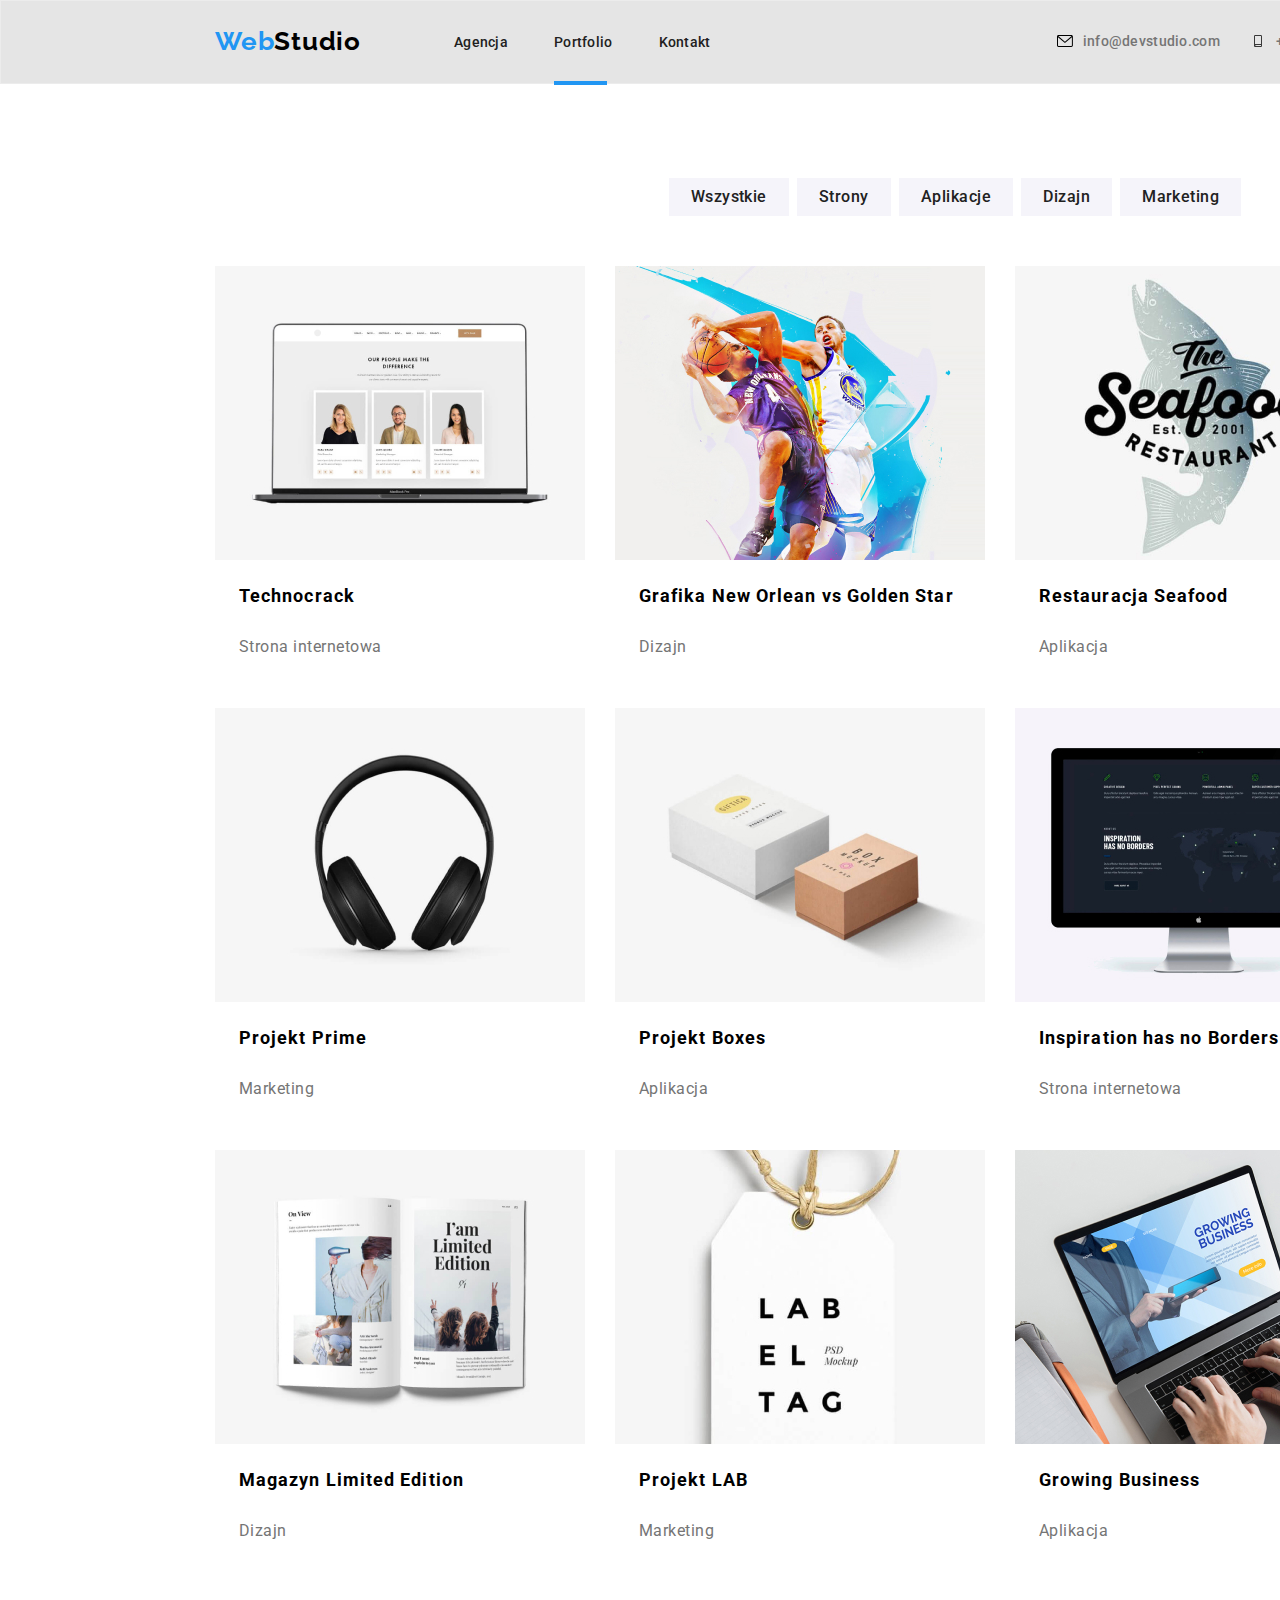
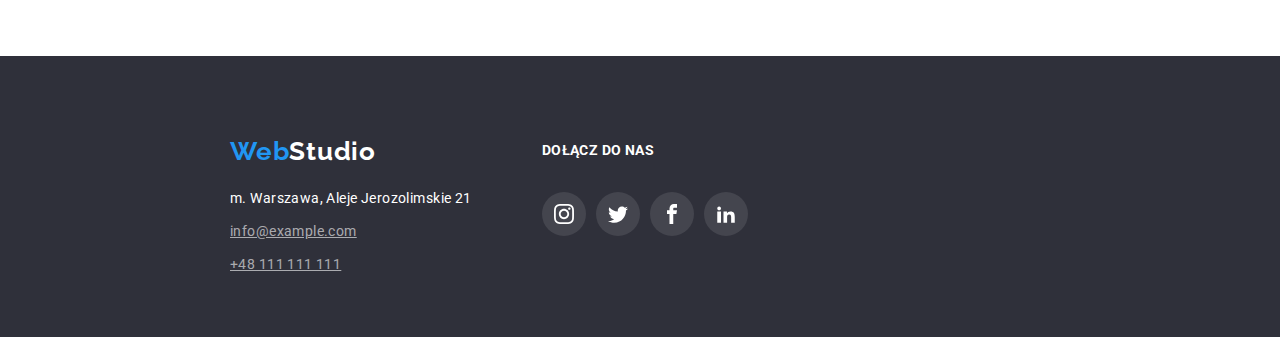
==== port.html @ 96ac5e6a "grrr" ====
<!DOCTYPE html>
<html lang="en">
  <head>
    <meta charset="UTF-8" />
    <meta http-equiv="X-UA-Compatible" content="IE=edge" />
    <meta name="viewport" content="width=device-width, initial-scale=1.0" />
    <link
      rel="stylesheet"
      href="https://cdnjs.cloudflare.com/ajax/libs/modern-normalize/1.1.0/modern-normalize.css"
    />
    <link rel="preconnect" href="https://fonts.googleapis.com" />
    <link rel="preconnect" href="https://fonts.gstatic.com" crossorigin />
    <link
      href="https://fonts.googleapis.com/css2?family=Raleway:wght@700&family=Roboto:wght@400;500;700;900&display=swap"
      rel="stylesheet"
    />
    <link rel="stylesheet" href="./css/style.css" />
    <title>Portfolio</title>
  </head>

  <body>
    <header class="header">
      <div class="container">
        <div class="navigation">
          <a class="logo link" href="/WebStudio"
            >Web<span class="logo-color">Studio</span></a
          >
          <nav class="nav-item">
            <ul class="navigation-list list">
              <li class="navigation-list-item">
                <a class="navigation-list-link link" href="./index.html"
                  >Agencja</a
                >
              </li>
              <li class="navigation-list-item">
                <a class="navigation-list-link line link" href="./portfolio.html"
                  >Portfolio</a
                >
              </li>
              <li class="navigation-list-item">
                <a class="navigation-list-link link" href="/Kontakt">Kontakt</a>
              </li>
            </ul>
          </nav>

          <ul class="address list">
            <li>
              <a class="kontakt link" href="mailto:info@devstudio.com">
                <svg class="icon-envelope" width="16" height="12">
                  <use href="./images/sprite.svg#icon-envelope"></use>
                </svg>
                info@devstudio.com</a
              >
            </li>

            <li>
              <a class="kontakt link" href="tel:+48111111111">
                <svg class="icon-smartphone" width="16" height="12">
                  <use href="./images/sprite.svg#icon-smartphone"></use>
                </svg>
                +48 111 111 111</a
              >
            </li>
          </ul>
        </div>
      </div>
    </header>

    <main>
      <section class="portfolio-section">
        <div class="container">
          <nav class="nav-btn">
            <ul class="nav-btn-list-item list">
              <li class="nav-btn-list">
                <button class="nav-modal-btn" type="button">Wszystkie</button>
              </li>
              <li class="nav-btn-list">
                <button class="nav-modal-btn" type="button">Strony</button>
              </li>
              <li class="nav-btn-list">
                <button class="nav-modal-btn" type="button">Aplikacje</button>
              </li>
              <li class="nav-btn-list">
                <button class="nav-modal-btn" type="button">Dizajn</button>
              </li>
              <li class="nav-btn-list">
                <button class="nav-modal-btn" type="button">Marketing</button>
              </li>
            </ul>
          </nav>
        </div>
      </section>

      <!--Portfolio-->
      <div class="portfolio">
        <div class="container">
          <ul class="portfolio-list-item list">
            <li class="portfolio-list">
              <figure class="portfolio-img">
                <div class="portfolio-hidden">
                  <img
                    src="./images/portfolio/port1.jpg"
                    alt="Technocrack"
                    width="370"
                    height="294"
                  />
                  <div class="portfolio-description">
                    Technocrack jest popularną platformą wykorzystywaną do
                    rozpowszechniania koronawirusa. Firmy wykorzystują tę
                    platformę do celów szpiegowskich i ataków na
                    niezabezpieczone serwery konkurencji
                  </div>
                </div>

                <figcaption class="portfolio-card">
                  <h3 class="prtfolio-item">Technocrack</h3>
                  <p class="portfolio-class-description">Strona internetowa</p>
                </figcaption>
              </figure>
            </li>

            <li class="portfolio-list">
              <figure class="portfolio-img">
                <div class="portfolio-hidden">
                  <img
                    src="./images/portfolio/port2.jpg"
                    alt="Grafika New Orlean vs Golden Star"
                    width="370"
                    height="294"
                  />
                  <div class="portfolio-description">
                    Technocrack jest popularną platformą wykorzystywaną do
                    rozpowszechniania koronawirusa. Firmy wykorzystują tę
                    platformę do celów szpiegowskich i ataków na
                    niezabezpieczone serwery konkurencji
                  </div>
                </div>
                <figcaption class="portfolio-card">
                  <h3 class="prtfolio-item">
                    Grafika New Orlean vs Golden Star
                  </h3>
                  <p class="portfolio-class-description">Dizajn</p>
                </figcaption>
              </figure>
            </li>

            <li class="portfolio-list">
              <figure class="portfolio-img">
                <div class="portfolio-hidden">
                  <img
                    src="./images/portfolio/port3.jpg"
                    alt="Restauracja Seafood"
                    width="370"
                    height="294"
                  />
                  <div class="portfolio-description">
                    Technocrack jest popularną platformą wykorzystywaną do
                    rozpowszechniania koronawirusa. Firmy wykorzystują tę
                    platformę do celów szpiegowskich i ataków na
                    niezabezpieczone serwery konkurencji
                  </div>
                </div>
                <figcaption class="portfolio-card">
                  <h3 class="prtfolio-item">Restauracja Seafood</h3>
                  <p class="portfolio-class-description">Aplikacja</p>
                </figcaption>
              </figure>
            </li>

            <li class="portfolio-list">
              <figure class="portfolio-img">
                <div class="portfolio-hidden">
                  <img
                    src="./images/portfolio/port4.jpg"
                    alt="Projekt Prime"
                    width="370"
                    height="294"
                  />
                  <div class="portfolio-description">
                    Technocrack jest popularną platformą wykorzystywaną do
                    rozpowszechniania koronawirusa. Firmy wykorzystują tę
                    platformę do celów szpiegowskich i ataków na
                    niezabezpieczone serwery konkurencji
                  </div>
                </div>
                <figcaption class="portfolio-card">
                  <h3 class="prtfolio-item">Projekt Prime</h3>
                  <p class="portfolio-class-description">Marketing</p>
                </figcaption>
              </figure>
            </li>

            <li class="portfolio-list">
              <figure class="portfolio-img">
                <div class="portfolio-hidden">
                  <img
                    src="./images/portfolio/port5.jpg"
                    alt="Projekt Boxes"
                    width="370"
                    height="294"
                  />
                  <div class="portfolio-description">
                    Technocrack jest popularną platformą wykorzystywaną do
                    rozpowszechniania koronawirusa. Firmy wykorzystują tę
                    platformę do celów szpiegowskich i ataków na
                    niezabezpieczone serwery konkurencji
                  </div>
                </div>
                <figcaption class="portfolio-card">
                  <h3 class="prtfolio-item">Projekt Boxes</h3>
                  <p class="portfolio-class-description">Aplikacja</p>
                </figcaption>
              </figure>
            </li>

            <li class="portfolio-list">
              <figure class="portfolio-img">
                <div class="portfolio-hidden">
                  <img
                    src="./images/portfolio/port6.jpg"
                    alt="Inspiration has no Borders"
                    width="370"
                    height="294"
                  />
                  <div class="portfolio-description">
                    Technocrack jest popularną platformą wykorzystywaną do
                    rozpowszechniania koronawirusa. Firmy wykorzystują tę
                    platformę do celów szpiegowskich i ataków na
                    niezabezpieczone serwery konkurencji
                  </div>
                </div>
                <figcaption class="portfolio-card">
                  <h3 class="prtfolio-item">Inspiration has no Borders</h3>
                  <p class="portfolio-class-description">Strona internetowa</p>
                </figcaption>
              </figure>
            </li>

            <li class="portfolio-list">
              <figure class="portfolio-img">
                <div class="portfolio-hidden">
                  <img
                    src="./images/portfolio/port7.jpg"
                    alt="Magazyn Limited Edition"
                    width="370"
                    height="294"
                  />
                  <div class="portfolio-description">
                    Technocrack jest popularną platformą wykorzystywaną do
                    rozpowszechniania koronawirusa. Firmy wykorzystują tę
                    platformę do celów szpiegowskich i ataków na
                    niezabezpieczone serwery konkurencji
                  </div>
                </div>
                <figcaption class="portfolio-card">
                  <h3 class="prtfolio-item">Magazyn Limited Edition</h3>
                  <p class="portfolio-class-description">Dizajn</p>
                </figcaption>
              </figure>
            </li>

            <li class="portfolio-list">
              <figure class="portfolio-img">
                <div class="portfolio-hidden">
                  <img
                    src="./images/portfolio/port8.jpg"
                    alt="Projekt LAB"
                    width="370"
                    height="294"
                  />
                  <div class="portfolio-description">
                    Technocrack jest popularną platformą wykorzystywaną do
                    rozpowszechniania koronawirusa. Firmy wykorzystują tę
                    platformę do celów szpiegowskich i ataków na
                    niezabezpieczone serwery konkurencji
                  </div>
                </div>
                <figcaption class="portfolio-card">
                  <h3 class="prtfolio-item">Projekt LAB</h3>
                  <p class="portfolio-class-description">Marketing</p>
                </figcaption>
              </figure>
            </li>

            <li class="portfolio-list">
              <figure class="portfolio-img">
                <div class="portfolio-hidden">
                  <img
                    src="./images/portfolio/port9.jpg"
                    alt="Growing Business"
                    width="370"
                    height="294"
                  />
                  <div class="portfolio-description">
                    Technocrack jest popularną platformą wykorzystywaną do
                    rozpowszechniania koronawirusa. Firmy wykorzystują tę
                    platformę do celów szpiegowskich i ataków na
                    niezabezpieczone serwery konkurencji
                  </div>
                </div>
                <figcaption class="portfolio-card">
                  <h3 class="prtfolio-item">Growing Business</h3>
                  <p class="portfolio-class-description">Aplikacja</p>
                </figcaption>
              </figure>
            </li>
          </ul>
        </div>
      </div>

      <footer>
      <div class="container">
        <div class="all-footer">
          <div class="logo-address-footer">
            <ul class="address-footer list">
              <a class="logo-footer link" href="/WebStudio"
                >Web<span class="footer-logo-color">Studio</span></a
              >

              <li class="footer-address">
                <a
                  class="footer-address-item link"
                  href="https://goo.gl/maps/xpxpCTiTsb5umE3t5"
                  target="_blank"
                  >m. Warszawa, Aleje Jerozolimskie 21</a
                >
              </li>
              <li class="address-mail-footer">
                <a class="footer-mail" href="mailto:info@example.com"
                  >info@example.com</a
                >
              </li>
              <li class="address-tel-footer">
                <a class="footer-tel" href="tel:+48111111111"
                  >+48 111 111 111</a
                >
              </li>
            </ul>

            <div class="right-side-footer">
              <p>DOŁĄCZ DO NAS</p>
              <ul class="social-list-footer list">
                <li class="social-links-footer">
                  <a class="social-links-item-footer" href="#">
                    <svg class="social-icon-footer">
                      <use href="./images/sprite.svg#icon-instagram"></use>
                    </svg>
                  </a>
                </li>

                <li class="social-links-footer">
                  <a class="social-links-item-footer" href="#">
                    <svg class="social-icon-footer">
                      <use href="./images/sprite.svg#icon-twitter"></use>
                    </svg>
                  </a>
                </li>

                <li class="social-links-footer">
                  <a class="social-links-item-footer" href="#">
                    <svg class="social-icon-footer">
                      <use href="./images/sprite.svg#icon-facebook"></use>
                    </svg>
                  </a>
                </li>

                <li class="social-links-footer">
                  <a class="social-links-item-footer" href="#">
                    <svg class="social-icon-footer">
                      <use href="./images/sprite.svg#icon-linkedin2"></use>
                    </svg>
                  </a>
                </li>
              </ul>
            </div>
          </div>
        </div>
      </div>
    </footer>
    </main>
  </body>
</html>
---- css/style.css ----
:root {
    --main-font: 'Roboto', sans-serif;
    --secondary-font: 'Raleway', sans-serif;
    --main-color: #2196F3;
    --secondary-color:#212121;
}

body {
    font-family:var(--main-font);
    width: 1600px;
    margin: 0 auto;
}

ul {
    padding: 0;
    margin: 0;
    list-style-type: none;
    list-style-position: inside;
}

.container {
    width: 1200px;
    padding: 0 15px;
    margin: 0 auto;
}

.section {
    padding-top: 94px;
    padding-bottom: 94px;
}

.list {
    list-style: none;
}

.link {
    text-decoration: none;
}

/* ---------- HEADER --------------*/
  
.line::after {
    position:absolute;
    content: "";
    width: 53px;
    height: 4px;
    background: #2196F3;
    display: block;
    top: 81px;
}
.navigation-list-link,
.kontakt,
.social-links-footer,
.social-links-item,
.customers-links-item,
.portfolio-description
 {
transition: 250ms cubic-bezier(0.4,0,0.2,1);
}

.header  {
    display: flex;
    align-items: center;
    border: 1px solid rgba(236, 236, 236, 1);
    background-color: #E5E5E5;
}
.navigation {
    display: flex;
}
.nav-item {
    flex-grow: 1;
}
.navigation-list,
.address {
    display: flex;
    align-items: center;
    padding-top: 32px;
    padding-bottom: 32px;
}
.logo {
    padding-right: 93px;
    padding-top: 24.5px;
    padding-bottom: 24.5px;
}

.logo,
.logo-color,
.logo-footer {
    font-family: var(--secondary-font);
    font-style: normal;
    font-weight: 700;
    font-size: 26px;
    line-height: 1.192;
    letter-spacing: 0.03em;
    color: #2196F3;
}


.logo {
    color:rgba(33, 150, 243, 1);
}
.logo-color {
    color:rgba(0, 0, 0, 1);
}


.navigation-list-link {
    color: var(--secondary-color);
    font-weight: 500;
        font-size: 14px;
        line-height: 1.143;
        letter-spacing: 0.02em;
}
.kontakt:hover,
.kontakt-icon,
.kontakt:focus-within,
.kontakt-icon {
    fill: var(--main-color);
    color: var(--main-color);
}

.kontakt
 {
    font-weight: 500;
    font-size: 14px;
    line-height: 1.143;
    letter-spacing: 0.02em;
    color: #757575;
    display: inline-flex;
    gap: 10px;
    align-items: center;
    padding-left: 30px;
    
}
.navigation-list-link:last-child {
    padding-right: 46px;
}

.navigation-list-link:hover,
.navigation-list-link:focus
 {
    color: var(--main-color);
 }
/* -----------END HEADER --------- */


/* ---------- MAIN --------------*/
.backdrop {
    position: fixed;
    left: 0;
    top: 0;
    width: 100%;
    height: 100%;
    background-color: rgba(0, 0, 0, 0.2);
}
.modal {
    position:absolute;
    width: 528px;
    height: 581px;
    left: 536px;
    top: 221px;
    background: #FFFFFF;
    box-shadow: 0px 1px 3px rgba(0, 0, 0, 0.12), 0px 1px 1px rgba(0, 0, 0, 0.14), 0px 2px 1px rgba(0, 0, 0, 0.2);
    border-radius: 4px;
    margin-left: auto;
    }
.is-hidden {
    pointer-events: none;
    visibility: hidden;
    opacity: 0;
}
.close-btn {
    position: absolute;
    top: 8px;
    right: 8px;
    width: 30px;
    height: 30px;
    background-color: #FFFFFF;
    border: 1px solid rgba(0, 0, 0, 0.01);
    border-radius: 50%;
    cursor: pointer;
    color: #000000;
}
.lorem-list {
    width: 270px;
    height: 120px;
    padding: 25px 102.34px;
}
.lorem-icon {
    width: 70px;
    height: 70px;
}

.hero-description-text {
    width: 270px;
    text-align: left;
    margin-right: 30px;
    background-color: #FFFFFF;;
}
.lorem-list {
    background-color: #F5F4FA;
}
.hero-description {
    display: flex;
    align-items: center;
    justify-content: space-between;
}

.hero-lorem {
    background-color: #FFFFFF;
}
.hero {
    background-image: linear-gradient(
        rgba(47, 48, 58, 0.4),
        rgba(47, 48, 58, 0.4)),
     url(../images/hero-bg.jpg);
    background-size: cover;
    background-repeat: no-repeat;
    height: 600px;
}
.hero-item {
    display: flex;
    align-items:center;
    flex-direction: column;
}

.hero-text {
        font-weight: 400;
        font-size: 14px;
        line-height: 1.714;
        letter-spacing: 0.03em;
        color: #757575;
}

.undertitle {
        font-weight: 700;
        font-size: 14px;
        line-height: 1.143;
        letter-spacing: 0.03em;
        text-transform: uppercase;
        color: var(--secondary-color);
}

.hero-item-text {
        font-weight: 900;
        font-size: 44px;
        line-height: 1.363;
        text-align: center;
        letter-spacing: 0.06em;
        text-transform: uppercase;
        color: #FFFFFF;
        padding-bottom: 30px;
}

.hero-item {
    display: flex;
    flex-direction: column;
    align-items: center;
}
.hero-modal-btn {
    padding: 10px 41px 10px 42px;
    align-items: center;
    cursor: pointer;
    border: 0;
}
.hero-modal-btn {
        background: #2196F3;
        box-shadow: 0px 4px 4px rgba(0, 0, 0, 0.15);
        border-radius: 4px;
}
.hero-modal-btn {
        font-weight: 700;
        font-size: 16px;
        line-height: 1.875;  
        display: flex;
        align-items: center;
        text-align: center;
        letter-spacing: 0.06em;
        color: #FFFFFF;
}

.border {
    border: 1px solid #ECECEC;
    position: absolute;
        width: 1600px;
        height: 0px;
        left: 3px;
        top: 85px;
}
.portfolio-section {
    padding-top: 94px;
    padding-bottom: 50px;
}

.nav-btn-list:not(:last-child) {
    margin-right: 8px;
}
.nav-btn-list:first-child {
    margin-left: 310px;
}
.nav-btn {
    background-color: #FFFFFF;
}

.nav-btn-list-item {
    display: flex;
    justify-content: center;
    list-style-type: none;
    list-style-position: inside;
    list-style-type:none;
}
.nav-modal-btn {
font-weight: 500;
font-size: 16px;
line-height: 1.625;
text-align: center;
letter-spacing: 0.03em;
color: var(--secondary-color);
background-color:#F5F4FA;
border: 0;
padding: 6px 22px;
cursor: pointer;
}
.nav-modal-btn:hover,
.nav-modal-btn:focus {
    color:#FFFFFF;
    background-color: var(--main-color);
}

/* ---------- END-MAIN --------------*/

/* ---------- ABOUT --------------*/
.about {
 padding-bottom: 94px;
 background-color: #FFFFFF;
}
.secondary-undertitle {
    font-weight: 700;
    font-size: 36px;
    line-height: 1.167;
    text-align: center;
    letter-spacing: 0.03em;
    color: var(--secondary-color);
    padding-bottom: 50px;
    margin: 0 auto;
}
.about-img-list {
    display: flex;
    justify-content: space-between;
}
.about-img-list-item {
    padding-right: 30px;
}
/* ---------- END-ABOUT --------------*/

/* ---------- TEAM --------------*/
.team {
    background-color: #F5F4FA;
}
.team-img {
    display: flex;
    justify-content: space-between;
}
.team-img-list-item {
    background: #FFFFFF;    
    box-shadow: 0px 1px 3px rgba(0, 0, 0, 0.12), 0px 1px 1px rgba(0, 0, 0, 0.14), 0px 2px 1px rgba(0, 0, 0, 0.2);
    border-radius: 0px 0px 4px 4px;
    margin-right: 30px;
}
.team-job {
    font-weight: 400;
    font-size: 16px;
    line-height: 1.187;
    text-align: center;
    letter-spacing: 0.03em;
    color: #757575;
    margin: 0 auto;
    margin-bottom: 30px;
}
.team-img-list-img {
    padding-bottom: 30px;
}
.team-name {
    font-weight: 500;
    font-size: 16px;
    line-height: 1.187;
    text-align: center;
    letter-spacing: 0.03em;
    color: var(--secondary-color);
    margin: 0 auto;
    padding-bottom: 10px;
}
.social-list {
    display: flex;
    /* justify-content: space-between; */
    margin-bottom: 30px;
    padding-left: 32px;
}
.social-links-item {
    display: flex;
    width: 44px;
    height: 44px;
    background-color: #FFFFFF;
    border-radius: 50%;
    align-items: center;
    justify-content: space-between;
    padding-left: 12px;
    }
.social-icon {
    width: 20px;
    height: 20px;
}
.social-links-item:hover,
.social-links-item:focus {
    fill: #FFFFFF;
    background-color:var(--main-color);
}
.social-list:not(:last-child) {
    padding-right: 10px;
}
/* ---------- END-TEAM --------------*/

/* ---------- CUSTOMERS --------------*/
.customers .container {
    display: block;
    align-items: center;
    /* justify-content: space-between; */
}
.customers-name {
        font-weight: 700;
        font-size: 36px;
        line-height: 1.167;
        text-align: center;
        letter-spacing: 0.03em;
        color: var(--secondary-color);
        text-align: center;
}
.customers-list {
    display: flex;
    align-items: center;
    justify-content: space-between;
}
.customers-links-item {
    display: flex;
    width: 170px;
    height: 92px;
    border: 1px solid #AFB1B8;
    border-radius: 4px;
    align-items: center;
    justify-content: center;
}
.customers-icon {
    width: 106px;
    height: 60px;
}
.customers-list:not(:last-child) {
    margin-right: 30px;
}
.customers-links-item:hover,
.customers-links-item:focus {
    fill: var(--main-color);
    border: 1px solid rgba(33, 150, 243, 1);
    /* background-color: var(--main-color); */
}

/* ---------- END-CUSTOMERS --------------*/


/* ---------- PORTFOLIO --------------*/
.portfolio-hidden {
    position: relative;
    overflow: hidden;
    width: 370px;
    height: 294px;
}

.portfolio-description {
    position: absolute;
    width: 100%;
    height: 100%;
    background: rgba(33, 150, 243, 0.9);

    font-weight: 400;
    font-size: 18px;
    line-height: 1.556;
    letter-spacing: 0.03em;
    color: #FFFFFF;

    padding-left: 24px;
    padding-top: 49px;
    text-align: left;
    padding-right: 45px;
    top: 0;
    margin: 0;

    transform: translateY(100%);
    will-change: transform;
}

.portfolio-list:hover .portfolio-description {
    transform: translateY(0);
}


.portfolio-card {
    padding-left: 24px;
}
.portfolio-img {
    align-items: center;
    margin: 0;
    padding: 0;
    text-align: left;
}

.portfolio-list {
    flex-basis: calc((100%-60px) / 3-0.5px);
    background-color: var(--bright);
    
    
}
.portfolio-list:hover,
.portfolio-list:focus
{
    box-shadow: 0px 1px 1px rgba(0, 0, 0, 0.12), 0px 4px 4px rgba(0, 0, 0, 0.06), 1px 4px 6px rgba(0, 0, 0, 0.16);
    }
.portfolio-list-item {
    list-style-type: none;
    display: flex;
    justify-content: center;
    flex-wrap: wrap;
    gap: 30px;
     padding: 0;
    margin: 0;
    padding-bottom: 94px;
}
.portfolio {
    background-color: #FFFFFF;
}
.prtfolio-item {
    color: var(--bold-color);
    font-weight: 700;
    font-size: 18px;
    line-height: 2;
    letter-spacing: 0.06em;
}
.portfolio-class-description {
    color: #757575;
    font-weight: 400;
    font-size: 16px;
    line-height: 1.875;
    letter-spacing: 0.03em;
}

/* ---------- END-PORTFOLIO --------------*/

/* ---------- FOOTER --------------*/
footer {
    background-color: #2f303a;
    padding: 60px 0;
}

.logo-address-footer {
    margin-left: 15px;
    display: flex;
    /* display: inline-flex; */
    /* justify-content: space-between; */
}
.social-icon-footer {
    width: 20px;
    height: 20px;
    fill: #FFFFFF;
}
.social-links-footer:hover,
.social-links-footer:focus {
    background-color: var(--main-color);
    cursor: pointer;
}
.social-links-footer {
    width: 44px;
    height: 44px;
    background-color: rgba(255, 255, 255, 0.1);
    border-radius: 50%;
    padding: 12px;
}
.social-list-footer {
    display: flex;
    flex-wrap: wrap;
    gap: 10px;
    padding-top: 20px;
}
.right-side-footer {
        font-weight: 700;
        font-size: 14px;
        line-height: 1.143;
        letter-spacing: 0.03em;
        text-transform: uppercase;
        color: #FFFFFF;
        padding-top: 12px;
        
       
}
.address-footer {
    padding-top: 20px;
    padding-right: 70px;
   
}
.footer-address {
    padding-bottom: 9px;
    padding-top: 20px;
}
.address-mail-footer {
    padding-bottom: 9px;
}

.footer-mail,
.footer-tel {
    font-weight: 400;
    font-size: 14px;
    line-height: 1.714;
    letter-spacing: 0.03em;
    color: rgba(255, 255, 255, 0.6)
}
.footer-mail {
    text-decoration-line: underline;
}
.footer-address-item {
    font-weight: 400;
    font-size: 14px;
    line-height: 1.714;
    letter-spacing: 0.03em;
    color: #FFFFFF;
}
.footer-logo-color {
    color:rgba(255, 255, 255, 1);
}
/* ---------- END-FOOTER --------------*/
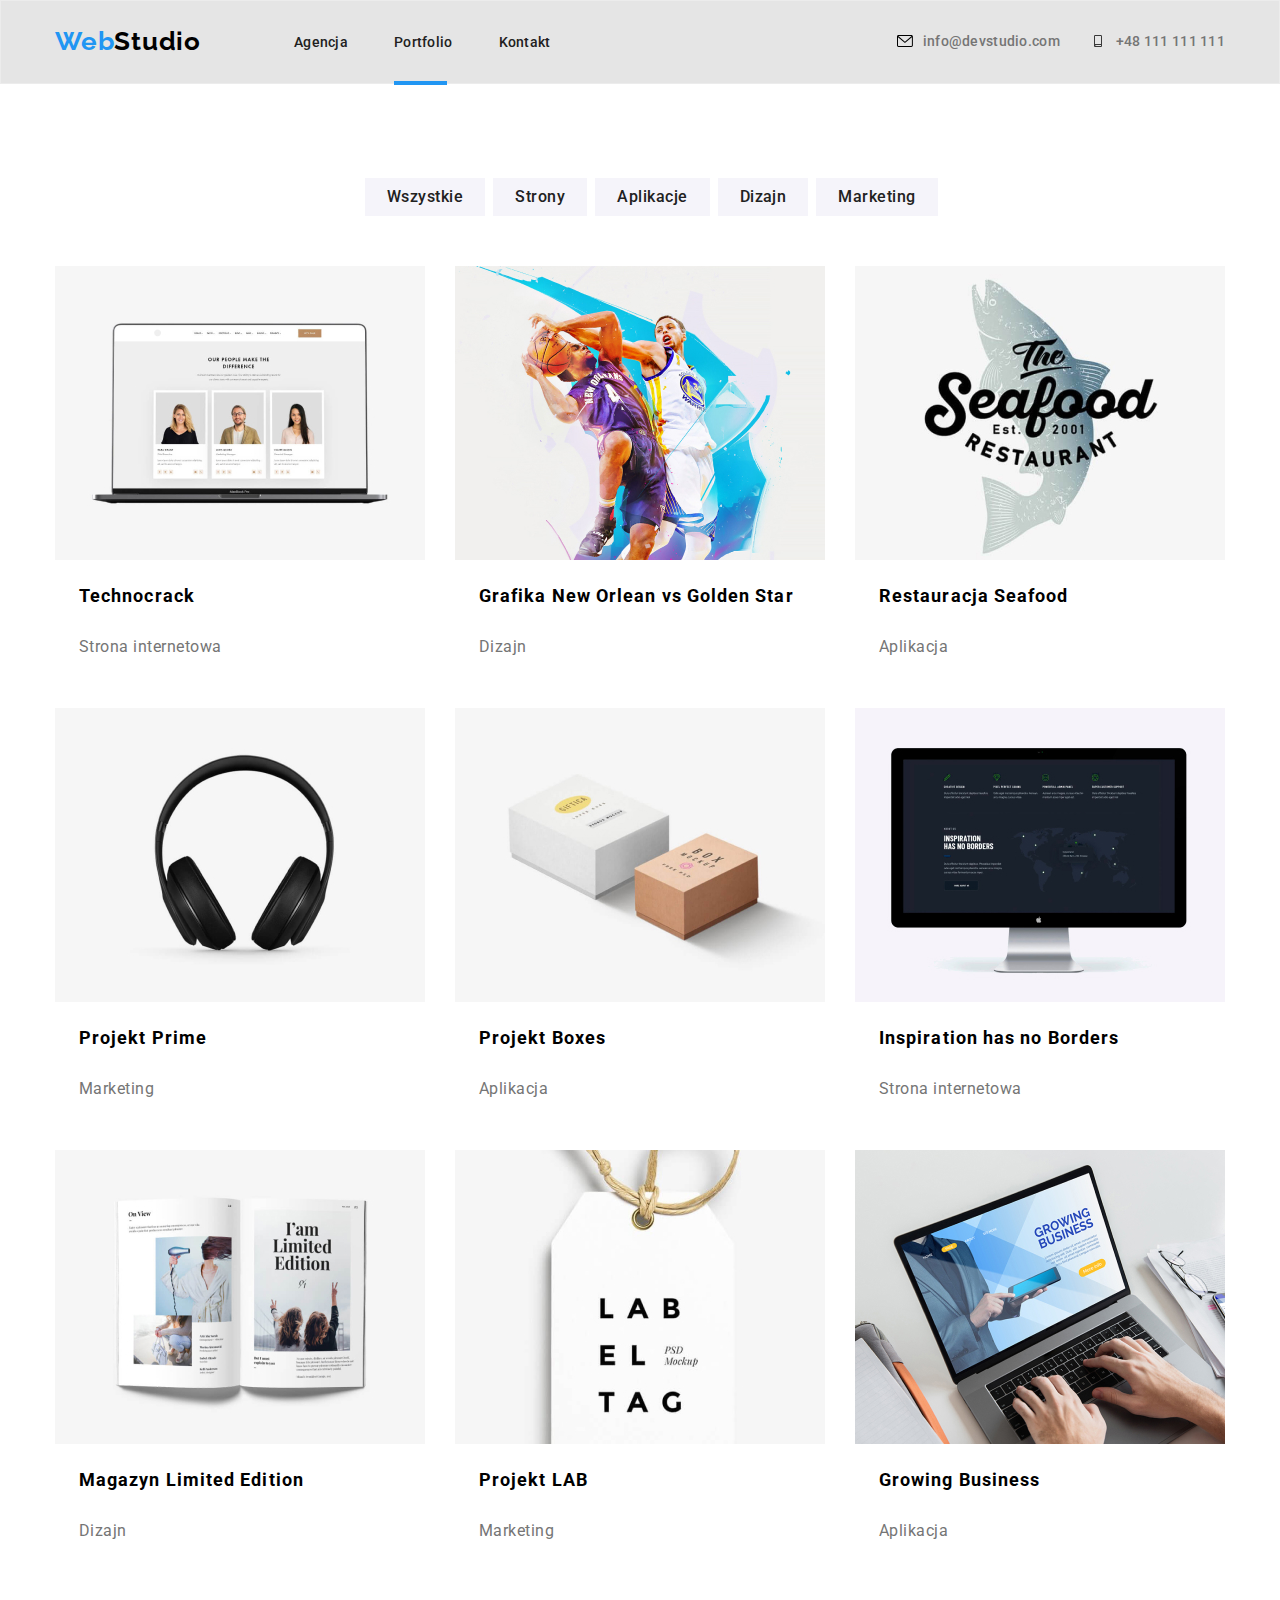
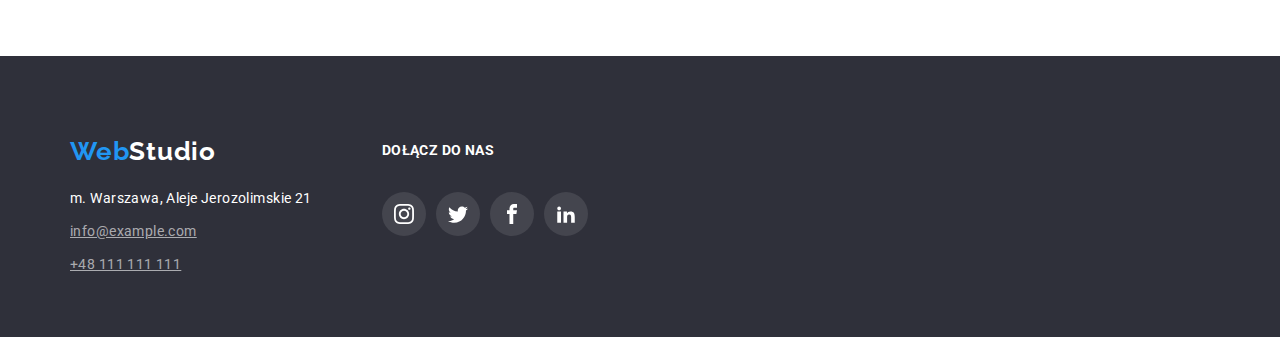
==== commit 69548966: "rep bugs" ====
--- a/port.html
+++ b/port.html
@@ -14,7 +14,7 @@
       href="https://fonts.googleapis.com/css2?family=Raleway:wght@700&family=Roboto:wght@400;500;700;900&display=swap"
       rel="stylesheet"
     />
-    <link rel="stylesheet" href="./css/style.css" />
+    <link rel="stylesheet" href="./css/styles.css" />
     <title>Portfolio</title>
   </head>
 
@@ -342,7 +342,7 @@
               <ul class="social-list-footer list">
                 <li class="social-links-footer">
                   <a class="social-links-item-footer" href="#">
-                    <svg class="social-icon-footer">
+                    <svg class="social-icon-footer" width="20" height="20">
                       <use href="./images/sprite.svg#icon-instagram"></use>
                     </svg>
                   </a>
@@ -350,7 +350,7 @@
 
                 <li class="social-links-footer">
                   <a class="social-links-item-footer" href="#">
-                    <svg class="social-icon-footer">
+                    <svg class="social-icon-footer" width="20" height="20">
                       <use href="./images/sprite.svg#icon-twitter"></use>
                     </svg>
                   </a>
@@ -358,7 +358,7 @@
 
                 <li class="social-links-footer">
                   <a class="social-links-item-footer" href="#">
-                    <svg class="social-icon-footer">
+                    <svg class="social-icon-footer" width="20" height="20">
                       <use href="./images/sprite.svg#icon-facebook"></use>
                     </svg>
                   </a>
@@ -366,7 +366,7 @@
 
                 <li class="social-links-footer">
                   <a class="social-links-item-footer" href="#">
-                    <svg class="social-icon-footer">
+                    <svg class="social-icon-footer" width="20" height="20">
                       <use href="./images/sprite.svg#icon-linkedin2"></use>
                     </svg>
                   </a>
--- a/css/styles.css
+++ b/css/styles.css
@@ -0,0 +1,629 @@
+:root {
+    --main-font: 'Roboto', sans-serif;
+    --secondary-font: 'Raleway', sans-serif;
+    --main-color: #2196F3;
+    --secondary-color:#212121;
+}
+
+body {
+    font-family:var(--main-font);
+    /* width: 1600px; */
+    margin: 0 auto;
+}
+
+ul {
+    padding: 0;
+    margin: 0;
+    list-style-type: none;
+    list-style-position: inside;
+}
+
+.container {
+    width: 1200px;
+    padding: 0 15px;
+    margin: 0 auto;
+}
+
+.section {
+    padding-top: 94px;
+    padding-bottom: 94px;
+}
+
+.list {
+    list-style: none;
+}
+
+.link {
+    text-decoration: none;
+}
+
+/* ---------- HEADER --------------*/
+  
+.line::after {
+    position:absolute;
+    content: "";
+    width: 53px;
+    height: 4px;
+    background: #2196F3;
+    display: block;
+    top: 81px;
+}
+.navigation-list-link,
+.kontakt,
+.social-links-footer,
+.social-links-item,
+.customers-links-item,
+.portfolio-description
+ {
+transition: 250ms cubic-bezier(0.4,0,0.2,1);
+}
+
+.header  {
+    display: flex;
+    align-items: center;
+    border: 1px solid rgba(236, 236, 236, 1);
+    background-color: #E5E5E5;
+}
+.navigation {
+    display: flex;
+}
+.nav-item {
+    flex-grow: 1;
+}
+.navigation-list,
+.address {
+    display: flex;
+    align-items: center;
+    padding-top: 32px;
+    padding-bottom: 32px;
+}
+.logo {
+    padding-right: 93px;
+    padding-top: 24.5px;
+    padding-bottom: 24.5px;
+}
+
+.logo,
+.logo-color,
+.logo-footer {
+    font-family: var(--secondary-font);
+    font-style: normal;
+    font-weight: 700;
+    font-size: 26px;
+    line-height: 1.192;
+    letter-spacing: 0.03em;
+    color: #2196F3;
+}
+
+
+.logo {
+    color:rgba(33, 150, 243, 1);
+}
+.logo-color {
+    color:rgba(0, 0, 0, 1);
+}
+
+
+.navigation-list-link {
+    color: var(--secondary-color);
+    font-weight: 500;
+        font-size: 14px;
+        line-height: 1.143;
+        letter-spacing: 0.02em;
+}
+.kontakt:hover,
+.kontakt-icon,
+.kontakt:focus-within,
+.kontakt-icon {
+    fill: var(--main-color);
+    color: var(--main-color);
+}
+
+.kontakt
+ {
+    font-weight: 500;
+    font-size: 14px;
+    line-height: 1.143;
+    letter-spacing: 0.02em;
+    color: #757575;
+    display: inline-flex;
+    gap: 10px;
+    align-items: center;
+    padding-left: 30px;
+    
+}
+.navigation-list-link:last-child {
+    padding-right: 46px;
+}
+
+.navigation-list-link:hover,
+.navigation-list-link:focus
+ {
+    color: var(--main-color);
+ }
+/* -----------END HEADER --------- */
+
+
+/* ---------- MAIN --------------*/
+.backdrop {
+    position: fixed;
+    left: 0;
+    top: 0;
+    width: 100%;
+    height: 100%;
+    background-color: rgba(0, 0, 0, 0.2);
+}
+.modal {
+    position:absolute;
+    width: 528px;
+    height: 581px;
+    left: 536px;
+    top: 221px;
+    background: #FFFFFF;
+    box-shadow: 0px 1px 3px rgba(0, 0, 0, 0.12), 0px 1px 1px rgba(0, 0, 0, 0.14), 0px 2px 1px rgba(0, 0, 0, 0.2);
+    border-radius: 4px;
+    margin-left: auto;
+    }
+.is-hidden {
+    pointer-events: none;
+    visibility: hidden;
+    opacity: 0;
+}
+.close-btn {
+    position: absolute;
+    top: 8px;
+    right: 8px;
+    width: 30px;
+    height: 30px;
+    background-color: #FFFFFF;
+    border: 1px solid rgba(0, 0, 0, 0.01);
+    border-radius: 50%;
+    cursor: pointer;
+    color: #000000;
+}
+.lorem-list {
+    width: 270px;
+    height: 120px;
+    padding: 25px 102.34px;
+}
+
+
+.hero-description-text {
+    width: 270px;
+    text-align: left;
+    margin-right: 30px;
+    background-color: #FFFFFF;;
+}
+.lorem-list {
+    background-color: #F5F4FA;
+}
+.hero-description {
+    display: flex;
+    align-items: center;
+    justify-content: space-between;
+}
+
+.hero-lorem {
+    background-color: #FFFFFF;
+}
+.hero {
+    background-image: linear-gradient(
+        rgba(47, 48, 58, 0.4),
+        rgba(47, 48, 58, 0.4)),
+     url(../images/hero-bg.jpg);
+    background-size: cover;
+    background-repeat: no-repeat;
+    height: 600px;
+    max-width: 1600px;
+    margin: auto;
+}
+.hero-item {
+    display: flex;
+    align-items:center;
+    flex-direction: column;
+}
+
+.hero-text {
+        font-weight: 400;
+        font-size: 14px;
+        line-height: 1.714;
+        letter-spacing: 0.03em;
+        color: #757575;
+}
+
+.undertitle {
+        font-weight: 700;
+        font-size: 14px;
+        line-height: 1.143;
+        letter-spacing: 0.03em;
+        text-transform: uppercase;
+        color: var(--secondary-color);
+}
+
+.hero-item-text {
+        font-weight: 900;
+        font-size: 44px;
+        line-height: 1.363;
+        text-align: center;
+        letter-spacing: 0.06em;
+        text-transform: uppercase;
+        color: #FFFFFF;
+        padding-bottom: 30px;
+}
+
+.hero-item {
+    display: flex;
+    flex-direction: column;
+    align-items: center;
+}
+.hero-modal-btn {
+    padding: 10px 41px 10px 42px;
+    align-items: center;
+    cursor: pointer;
+    border: 0;
+}
+.hero-modal-btn {
+        background: #2196F3;
+        box-shadow: 0px 4px 4px rgba(0, 0, 0, 0.15);
+        border-radius: 4px;
+}
+.hero-modal-btn {
+        font-weight: 700;
+        font-size: 16px;
+        line-height: 1.875;  
+        display: flex;
+        align-items: center;
+        text-align: center;
+        letter-spacing: 0.06em;
+        color: #FFFFFF;
+}
+
+.border {
+    border: 1px solid #ECECEC;
+    position: absolute;
+        width: 1600px;
+        height: 0px;
+        left: 3px;
+        top: 85px;
+}
+.portfolio-section {
+    padding-top: 94px;
+    padding-bottom: 50px;
+}
+
+.nav-btn-list:not(:last-child) {
+    margin-right: 8px;
+}
+.nav-btn-list:first-child {
+    margin-left: 310px;
+}
+.nav-btn {
+    background-color: #FFFFFF;
+}
+
+.nav-btn-list-item {
+    display: flex;
+    /* justify-content: center; */
+    list-style-type: none;
+    list-style-position: inside;
+}
+.nav-modal-btn {
+font-weight: 500;
+font-size: 16px;
+line-height: 1.625;
+text-align: center;
+letter-spacing: 0.03em;
+color: var(--secondary-color);
+background-color:#F5F4FA;
+border: 0;
+padding: 6px 22px;
+cursor: pointer;
+}
+.nav-modal-btn:hover,
+.nav-modal-btn:focus {
+    color:#FFFFFF;
+    background-color: var(--main-color);
+box-shadow: 0px 2px 2px 0px rgba(0, 0, 0, 0.12);
+box-shadow: 0px 1px 2px 0px rgba(0, 0, 0, 0.08);
+box-shadow: 0px 3px 1px 0px rgba(0, 0, 0, 0.1);
+}
+
+/* ---------- END-MAIN --------------*/
+
+/* ---------- ABOUT --------------*/
+.about {
+ padding-bottom: 94px;
+ background-color: #FFFFFF;
+}
+.secondary-undertitle {
+    font-weight: 700;
+    font-size: 36px;
+    line-height: 1.167;
+    text-align: center;
+    letter-spacing: 0.03em;
+    color: var(--secondary-color);
+    padding-bottom: 50px;
+    margin: 0 auto;
+}
+.about-img-list {
+    display: flex;
+    justify-content: space-between;
+}
+.about-img-list-item {
+    padding-right: 30px;
+}
+/* ---------- END-ABOUT --------------*/
+
+/* ---------- TEAM --------------*/
+.team {
+    background-color: #F5F4FA;
+}
+.team-img {
+    display: flex;
+    justify-content: space-between;
+}
+.team-img-list-item {
+    background: #FFFFFF;    
+    box-shadow: 0px 1px 3px rgba(0, 0, 0, 0.12), 0px 1px 1px rgba(0, 0, 0, 0.14), 0px 2px 1px rgba(0, 0, 0, 0.2);
+    border-radius: 0px 0px 4px 4px;
+    margin-right: 30px;
+}
+.team-job {
+    font-weight: 400;
+    font-size: 16px;
+    line-height: 1.187;
+    text-align: center;
+    letter-spacing: 0.03em;
+    color: #757575;
+    margin: 0 auto;
+    margin-bottom: 30px;
+}
+.team-img-list-img {
+    padding-bottom: 30px;
+}
+.team-name {
+    font-weight: 500;
+    font-size: 16px;
+    line-height: 1.187;
+    text-align: center;
+    letter-spacing: 0.03em;
+    color: var(--secondary-color);
+    margin: 0 auto;
+    padding-bottom: 10px;
+}
+.social-list {
+    display: flex;
+    /* justify-content: space-between; */
+    margin-bottom: 30px;
+    padding-left: 32px;
+}
+.social-links-item {
+    display: flex;
+    width: 44px;
+    height: 44px;
+    background-color: #FFFFFF;
+    border-radius: 50%;
+    align-items: center;
+    justify-content: space-between;
+    padding-left: 12px;
+    }
+
+.social-links-item:hover,
+.social-links-item:focus {
+    fill: #FFFFFF;
+    background-color:var(--main-color);
+}
+.social-list:not(:last-child) {
+    padding-right: 10px;
+}
+/* ---------- END-TEAM --------------*/
+
+/* ---------- CUSTOMERS --------------*/
+.customers .container {
+    display: block;
+    align-items: center;
+    /* justify-content: space-between; */
+}
+.customers-name {
+        font-weight: 700;
+        font-size: 36px;
+        line-height: 1.167;
+        text-align: center;
+        letter-spacing: 0.03em;
+        color: var(--secondary-color);
+        text-align: center;
+}
+.customers-list {
+    display: flex;
+    align-items: center;
+    justify-content: space-between;
+}
+.customers-links-item {
+    display: flex;
+    width: 170px;
+    height: 92px;
+    border: 1px solid #AFB1B8;
+    border-radius: 4px;
+    align-items: center;
+    justify-content: center;
+}
+
+.customers-list:not(:last-child) {
+    margin-right: 30px;
+}
+.customers-links-item:hover,
+.customers-links-item:focus {
+    fill: var(--main-color);
+    border: 1px solid rgba(33, 150, 243, 1);
+    /* background-color: var(--main-color); */
+}
+
+/* ---------- END-CUSTOMERS --------------*/
+
+
+/* ---------- PORTFOLIO --------------*/
+.portfolio-hidden {
+    position: relative;
+    overflow: hidden;
+    width: 370px;
+    height: 294px;
+}
+
+.portfolio-description {
+    position: absolute;
+    width: 100%;
+    height: 100%;
+    background: rgba(33, 150, 243, 0.9);
+
+    font-weight: 400;
+    font-size: 18px;
+    line-height: 1.556;
+    letter-spacing: 0.03em;
+    color: #FFFFFF;
+
+    padding-left: 24px;
+    padding-top: 49px;
+    text-align: left;
+    padding-right: 45px;
+    top: 0;
+    margin: 0;
+
+    transform: translateY(100%);
+    will-change: transform;
+}
+
+.portfolio-list:hover .portfolio-description {
+    transform: translateY(0);
+}
+
+
+.portfolio-card {
+    padding-left: 24px;
+}
+.portfolio-img {
+    align-items: center;
+    margin: 0;
+    padding: 0;
+    text-align: left;
+}
+
+.portfolio-list {
+    flex-basis: calc((100%-60px) / 3-0.5px);
+    background-color: var(--bright);
+    
+    
+}
+.portfolio-list:hover,
+.portfolio-list:focus
+{
+    box-shadow: 0px 1px 1px rgba(0, 0, 0, 0.12), 0px 4px 4px rgba(0, 0, 0, 0.06), 1px 4px 6px rgba(0, 0, 0, 0.16);
+    }
+.portfolio-list-item {
+    list-style-type: none;
+    display: flex;
+    justify-content: center;
+    flex-wrap: wrap;
+    gap: 30px;
+     padding: 0;
+    margin: 0;
+    padding-bottom: 94px;
+}
+.portfolio {
+    background-color: #FFFFFF;
+}
+.prtfolio-item {
+    color: var(--bold-color);
+    font-weight: 700;
+    font-size: 18px;
+    line-height: 2;
+    letter-spacing: 0.06em;
+}
+.portfolio-class-description {
+    color: #757575;
+    font-weight: 400;
+    font-size: 16px;
+    line-height: 1.875;
+    letter-spacing: 0.03em;
+}
+
+/* ---------- END-PORTFOLIO --------------*/
+
+/* ---------- FOOTER --------------*/
+footer {
+    background-color: #2f303a;
+    padding: 60px 0;
+}
+
+.logo-address-footer {
+    margin-left: 15px;
+    display: flex;
+    /* display: inline-flex; */
+    /* justify-content: space-between; */
+}
+.social-icon-footer {
+    fill: #FFFFFF;
+}
+.social-links-footer:hover,
+.social-links-footer:focus {
+    background-color: var(--main-color);
+    cursor: pointer;
+}
+.social-links-footer {
+    width: 44px;
+    height: 44px;
+    background-color: rgba(255, 255, 255, 0.1);
+    border-radius: 50%;
+    padding: 12px;
+}
+.social-list-footer {
+    display: flex;
+    flex-wrap: wrap;
+    gap: 10px;
+    padding-top: 20px;
+}
+.right-side-footer {
+        font-weight: 700;
+        font-size: 14px;
+        line-height: 1.143;
+        letter-spacing: 0.03em;
+        text-transform: uppercase;
+        color: #FFFFFF;
+        padding-top: 12px;
+        
+       
+}
+.address-footer {
+    padding-top: 20px;
+    padding-right: 70px;
+   
+}
+.footer-address {
+    padding-bottom: 9px;
+    padding-top: 20px;
+}
+.address-mail-footer {
+    padding-bottom: 9px;
+}
+
+.footer-mail,
+.footer-tel {
+    font-weight: 400;
+    font-size: 14px;
+    line-height: 1.714;
+    letter-spacing: 0.03em;
+    color: rgba(255, 255, 255, 0.6)
+}
+.footer-mail {
+    text-decoration-line: underline;
+}
+.footer-address-item {
+    font-weight: 400;
+    font-size: 14px;
+    line-height: 1.714;
+    letter-spacing: 0.03em;
+    color: #FFFFFF;
+}
+.footer-logo-color {
+    color:rgba(255, 255, 255, 1);
+}
+/* ---------- END-FOOTER --------------*/
